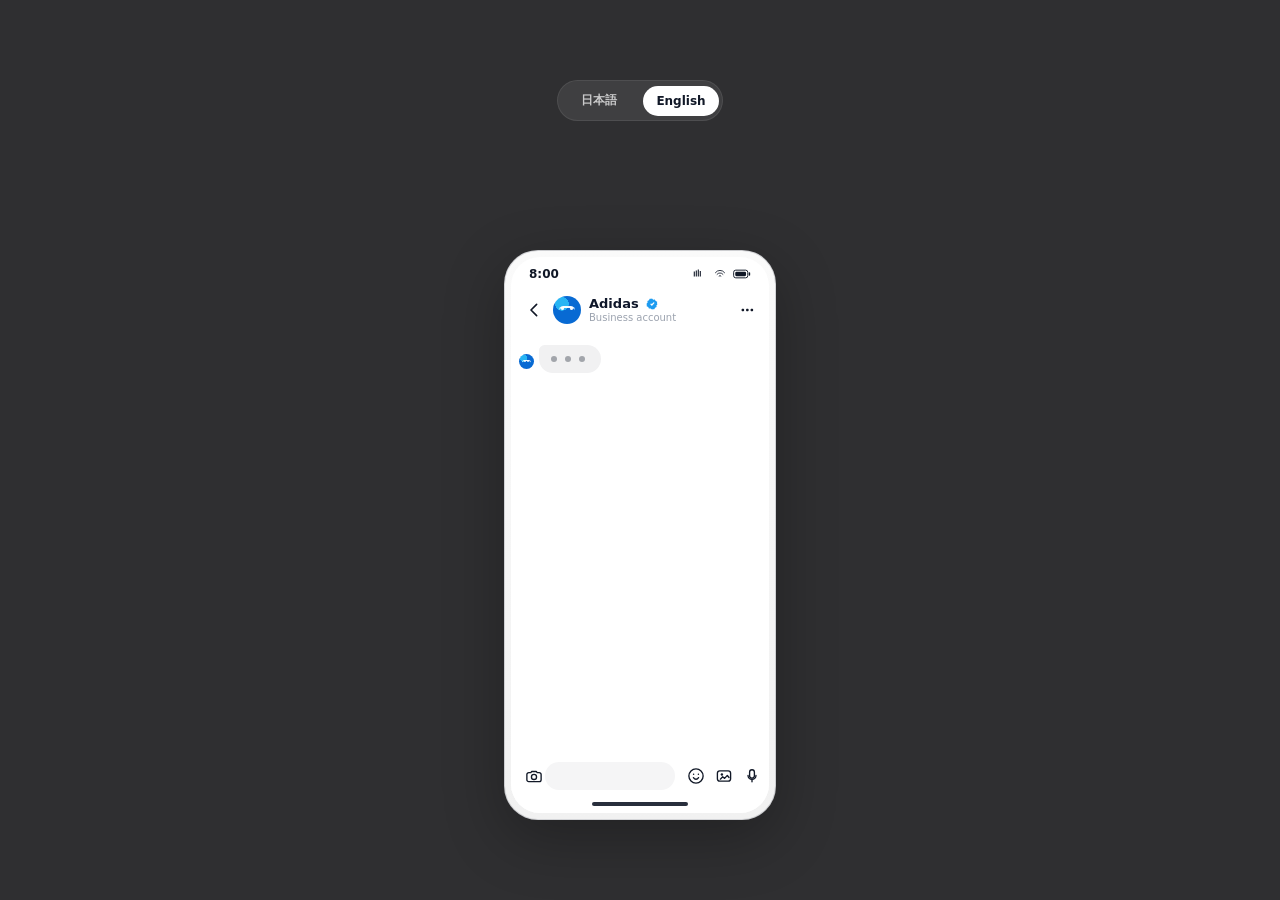
==== english.html @ 390ba16e "feat: add language switch for english and japanese" ====
<!doctype html>
<html lang="en">
  <head>
    <meta charset="UTF-8" />
    <meta name="viewport" content="width=device-width, initial-scale=1.0" />
    <title>Automated Chat Demo - English</title>
    <link rel="stylesheet" href="./styles.css" />
  </head>
  <body>
    <main class="page">
      <nav class="langSwitch" aria-label="Language switch">
        <a class="langSwitch__item" href="./index.html">日本語</a>
        <a class="langSwitch__item langSwitch__item--active" href="./english.html">English</a>
      </nav>
      <section class="device" aria-label="English Chat Demo">
        <div class="device__screen">
          <div class="statusBar" aria-hidden="true">
            <span class="statusBar__time">8:00</span>
            <div class="statusBar__icons">
              <svg viewBox="0 0 24 24">
                <path d="M3.5 16.8h2.2V7.2H3.5v9.6Zm4 0h2.2V4.8H7.5v12Zm4 0h2.2V2.8h-2.2v14Zm4 0h2.2V6.2h-2.2v10.6Z" fill="currentColor" />
              </svg>
              <svg viewBox="0 0 24 24">
                <path
                  d="M2.8 9.4A11.6 11.6 0 0 1 12 4.8a11.6 11.6 0 0 1 9.2 4.6"
                  fill="none"
                  stroke="currentColor"
                  stroke-width="1.7"
                  stroke-linecap="round"
                />
                <path
                  d="M6.1 12.6A7.3 7.3 0 0 1 12 10a7.3 7.3 0 0 1 5.9 2.6"
                  fill="none"
                  stroke="currentColor"
                  stroke-width="1.7"
                  stroke-linecap="round"
                />
                <path d="M10.1 16a2.5 2.5 0 0 1 3.8 0" fill="none" stroke="currentColor" stroke-width="1.7" stroke-linecap="round" />
              </svg>
              <svg viewBox="0 0 28 14">
                <rect x="1" y="1" width="22" height="12" rx="3.3" fill="none" stroke="currentColor" stroke-width="1.5" />
                <rect x="3.5" y="3.5" width="16.8" height="7" rx="1.8" fill="currentColor" />
                <rect x="24.5" y="4.3" width="2.2" height="5.4" rx="1.1" fill="currentColor" />
              </svg>
            </div>
          </div>
          <header class="chatHeader">
            <button class="iconBtn iconBtn--back" type="button" aria-label="Back">
              <svg viewBox="0 0 24 24" aria-hidden="true">
                <path
                  d="M15.5 19.5 8 12l7.5-7.5"
                  fill="none"
                  stroke="currentColor"
                  stroke-width="2.2"
                  stroke-linecap="round"
                  stroke-linejoin="round"
                />
              </svg>
            </button>
            <div class="chatHeader__title">
              <div class="chatHeader__row">
                <div class="avatar" aria-hidden="true">
                  <span class="avatar__mark"></span>
                </div>
                <div class="chatHeader__nameWrap">
                  <div class="chatHeader__nameRow">
                    <span class="chatHeader__name">Adidas</span>
                    <span class="verify" aria-label="Verified">
                      <svg viewBox="0 0 24 24" aria-hidden="true">
                        <path
                          d="M12 2.4 14.1 4.7l2.9-.4 1.2 2.7 2.7 1.2-.4 2.9L21.6 12l-2.1 2.4.4 2.9-2.7 1.2-1.2 2.7-2.9-.4L12 21.6l-2.4-2.1-2.9.4-1.2-2.7-2.7-1.2.4-2.9L2.4 12l2.1-2.4-.4-2.9L6.8 5.5 8 2.8l2.9.4L12 2.4Z"
                          fill="currentColor"
                        />
                        <path
                          d="m10.4 12.4 1.3 1.3 3.4-3.6"
                          fill="none"
                          stroke="#fff"
                          stroke-width="2.2"
                          stroke-linecap="round"
                          stroke-linejoin="round"
                        />
                      </svg>
                    </span>
                  </div>
                  <div class="chatHeader__sub">Business account</div>
                </div>
              </div>
            </div>
            <button class="iconBtn iconBtn--more" type="button" aria-label="More">
              <svg viewBox="0 0 24 24" aria-hidden="true">
                <path d="M6 12a1.8 1.8 0 1 1 0 .01Zm6 0a1.8 1.8 0 1 1 0 .01Zm6 0a1.8 1.8 0 1 1 0 .01Z" fill="currentColor" />
              </svg>
            </button>
          </header>
          <section class="chatBody" aria-label="Messages">
            <ol class="msgList" id="msgList"></ol>
          </section>
          <section class="quickArea" aria-label="Quick Replies">
            <div class="quickWrap" id="quickWrap"></div>
          </section>
          <footer class="inputBar" aria-label="Message Input">
            <button class="iconBtn iconBtn--ghost" type="button" aria-label="Camera">
              <svg viewBox="0 0 24 24" aria-hidden="true">
                <path
                  d="M7.7 7.5 9 6h6l1.3 1.5H19a2.5 2.5 0 0 1 2.5 2.5v7A2.5 2.5 0 0 1 19 19.5H5A2.5 2.5 0 0 1 2.5 17v-7A2.5 2.5 0 0 1 5 7.5h2.7Z"
                  fill="none"
                  stroke="currentColor"
                  stroke-width="1.8"
                  stroke-linejoin="round"
                />
                <path
                  d="M12 16.6a3.4 3.4 0 1 0 0-6.8 3.4 3.4 0 0 0 0 6.8Z"
                  fill="none"
                  stroke="currentColor"
                  stroke-width="1.8"
                />
              </svg>
            </button>
            <div class="inputPill">
              <input id="textInput" class="textInput" placeholder="" autocomplete="off" />
            </div>
            <div class="inputActions">
              <button class="iconBtn iconBtn--mini" type="button" aria-label="Emoji">
                <svg viewBox="0 0 24 24" aria-hidden="true">
                  <path
                    d="M12 21.5a9.5 9.5 0 1 0 0-19 9.5 9.5 0 0 0 0 19Z"
                    fill="none"
                    stroke="currentColor"
                    stroke-width="1.8"
                  />
                  <path d="M8.8 10.6a1 1 0 1 0 0-2 1 1 0 0 0 0 2Zm6.4 0a1 1 0 1 0 0-2 1 1 0 0 0 0 2Z" fill="currentColor" />
                  <path
                    d="M8.6 14.2c.9 1.4 2.1 2.1 3.4 2.1s2.5-.7 3.4-2.1"
                    fill="none"
                    stroke="currentColor"
                    stroke-width="1.8"
                    stroke-linecap="round"
                  />
                </svg>
              </button>
              <button class="iconBtn iconBtn--mini" type="button" aria-label="Image">
                <svg viewBox="0 0 24 24" aria-hidden="true">
                  <rect x="3.2" y="5.2" width="17.6" height="13.6" rx="3.2" fill="none" stroke="currentColor" stroke-width="1.8" />
                  <circle cx="9.2" cy="10" r="1.6" fill="currentColor" />
                  <path
                    d="m7.1 16.2 3.2-3.1 2.5 2.1 3.6-4 2.3 2.8"
                    fill="none"
                    stroke="currentColor"
                    stroke-width="1.8"
                    stroke-linecap="round"
                    stroke-linejoin="round"
                  />
                </svg>
              </button>
              <button class="iconBtn iconBtn--mini" type="button" aria-label="Voice">
                <svg viewBox="0 0 24 24" aria-hidden="true">
                  <path
                    d="M12 14.8a3.2 3.2 0 0 0 3.2-3.2V6.9a3.2 3.2 0 1 0-6.4 0v4.7A3.2 3.2 0 0 0 12 14.8Z"
                    fill="none"
                    stroke="currentColor"
                    stroke-width="1.8"
                  />
                  <path
                    d="M6.7 11.3a5.3 5.3 0 0 0 10.6 0"
                    fill="none"
                    stroke="currentColor"
                    stroke-width="1.8"
                    stroke-linecap="round"
                  />
                  <path d="M12 16.6v3" fill="none" stroke="currentColor" stroke-width="1.8" stroke-linecap="round" />
                </svg>
              </button>
            </div>
          </footer>
          <div class="homeIndicator" aria-hidden="true"></div>
        </div>
      </section>
    </main>
    <script type="module" src="./app-en.js"></script>
  </body>
</html>
---- styles.css ----
:root {
  --screen: #ffffff;
  --text: #0f172a;
  --muted: #94a3b8;
  --line: rgba(15, 23, 42, 0.06);
  --bot: #f1f1f2;
  --user: #3568ff;
  --shadow: 0 18px 60px rgba(0, 0, 0, 0.28);
  --radius: 20px;
  --chip: #ffffff;
  --chipLine: rgba(15, 23, 42, 0.08);
}

*,
*::before,
*::after {
  box-sizing: border-box;
}

html,
body {
  height: 100%;
}

body {
  margin: 0;
  font-family: ui-sans-serif, system-ui, -apple-system, BlinkMacSystemFont, "Segoe UI", Roboto, Arial, "Apple Color Emoji",
    "Segoe UI Emoji";
  background: #2f2f31;
  color: var(--text);
}

.page {
  min-height: 100%;
  display: grid;
  place-items: center;
  gap: 12px;
  padding: 22px 18px;
}

.langSwitch {
  display: inline-flex;
  align-items: center;
  gap: 6px;
  padding: 4px;
  border-radius: 999px;
  background: rgba(255, 255, 255, 0.08);
  box-shadow: inset 0 0 0 1px rgba(255, 255, 255, 0.08);
}

.langSwitch__item {
  min-width: 76px;
  padding: 8px 12px;
  border-radius: 999px;
  color: rgba(255, 255, 255, 0.72);
  font-size: 12px;
  font-weight: 600;
  text-align: center;
  text-decoration: none;
  transition: background 180ms ease, color 180ms ease, transform 180ms ease;
}

.langSwitch__item:hover {
  color: #ffffff;
  transform: translateY(-1px);
}

.langSwitch__item--active {
  background: #ffffff;
  color: #111827;
}

.device {
  width: min(272px, 100%);
  border-radius: 34px;
  padding: 6px;
  background: linear-gradient(180deg, #fafafa 0%, #f1f1f1 100%);
  border: 1px solid rgba(15, 23, 42, 0.16);
  box-shadow: var(--shadow);
}

.device__screen {
  height: min(556px, 90vh);
  background: var(--screen);
  border-radius: 29px;
  overflow: hidden;
  display: grid;
  grid-template-rows: 26px 54px 1fr auto auto 18px;
}

.statusBar {
  padding: 8px 18px 0;
  display: flex;
  align-items: center;
  justify-content: space-between;
  font-size: 12px;
  font-weight: 700;
  color: #111827;
}

.statusBar__icons {
  display: flex;
  align-items: center;
  gap: 4px;
}

.statusBar__icons svg {
  display: block;
  width: 18px;
  height: 12px;
}

.chatHeader {
  height: 54px;
  padding: 0 8px;
  display: grid;
  grid-template-columns: 34px 1fr 30px;
  align-items: center;
  background: #ffffff;
}

.chatHeader__row {
  display: flex;
  align-items: center;
  gap: 8px;
}

.avatar {
  width: 28px;
  height: 28px;
  border-radius: 999px;
  background: radial-gradient(circle at 32% 28%, #27b4f3 0 24%, #086ad3 25% 100%);
  display: grid;
  place-items: center;
  overflow: hidden;
  flex: 0 0 auto;
}

.avatar__mark {
  width: 16px;
  height: 9px;
  border-radius: 20px;
  border-top: 2px solid rgba(255, 255, 255, 0.95);
  position: relative;
  transform: translateY(1px);
}

.avatar__mark::before,
.avatar__mark::after {
  content: "";
  position: absolute;
  background: rgba(255, 255, 255, 0.95);
  border-radius: 999px;
}

.avatar__mark::before {
  width: 3px;
  height: 3px;
  top: -1px;
  left: 2px;
}

.avatar__mark::after {
  width: 3px;
  height: 3px;
  top: -1px;
  right: 2px;
}

.chatHeader__nameWrap {
  display: flex;
  flex-direction: column;
  gap: 1px;
  min-width: 0;
}

.chatHeader__nameRow {
  display: flex;
  align-items: center;
  gap: 6px;
  min-width: 0;
}

.chatHeader__name {
  font-weight: 600;
  font-size: 13px;
  white-space: nowrap;
  overflow: hidden;
  text-overflow: ellipsis;
}

.verify {
  width: 14px;
  height: 14px;
  color: #1d9bf0;
  display: inline-flex;
}

.chatHeader__sub {
  font-size: 10px;
  color: #9ca3af;
  line-height: 1.1;
}

.iconBtn {
  appearance: none;
  border: 0;
  background: transparent;
  width: 30px;
  height: 30px;
  border-radius: 999px;
  display: grid;
  place-items: center;
  color: #111827;
  cursor: pointer;
}

.iconBtn svg {
  width: 18px;
  height: 18px;
}

.iconBtn:active {
  transform: translateY(1px);
}

.iconBtn--ghost {
  color: #111827;
}

.iconBtn--mini {
  width: 24px;
  height: 24px;
  color: #111827;
}

.chatBody {
  padding: 8px 8px 2px 8px;
  overflow: auto;
  background: #ffffff;
}

.msgList {
  list-style: none;
  padding: 0;
  margin: 0;
  display: flex;
  flex-direction: column;
  gap: 8px;
  min-height: 100%;
}

.msg {
  display: flex;
  gap: 5px;
  align-items: flex-end;
  opacity: 0;
  transform: translateY(8px);
  animation: popIn 220ms ease-out forwards;
}

@keyframes popIn {
  to {
    opacity: 1;
    transform: translateY(0);
  }
}

.msg--bot {
  justify-content: flex-start;
}

.msg--user {
  justify-content: flex-end;
}

.msg__avatar {
  width: 15px;
  height: 15px;
  border-radius: 999px;
  background: radial-gradient(circle at 32% 28%, #27b4f3 0 24%, #086ad3 25% 100%);
  display: grid;
  place-items: center;
  margin-bottom: 4px;
  flex: 0 0 auto;
}

.msg__avatar .avatar__mark {
  width: 9px;
  height: 5px;
  border-top-width: 1.6px;
}

.msg__avatar .avatar__mark::before,
.msg__avatar .avatar__mark::after {
  width: 2px;
  height: 2px;
}

.bubble {
  max-width: 78%;
  padding: 10px 12px;
  border-radius: var(--radius);
  font-size: 12px;
  line-height: 1.35;
  letter-spacing: 0;
  word-break: break-word;
}

.bubble--bot {
  background: var(--bot);
  color: #111827;
  border-top-left-radius: 8px;
}

.bubble--user {
  background: var(--user);
  color: white;
  border-top-right-radius: 8px;
}

.typingDots {
  width: 38px;
  display: grid;
  grid-template-columns: repeat(3, 1fr);
  gap: 4px;
  align-items: center;
  padding: 1px 0;
}

.typingDots span {
  height: 6px;
  width: 6px;
  border-radius: 999px;
  background: rgba(17, 24, 39, 0.35);
  animation: blink 1s infinite ease-in-out;
}

.typingDots span:nth-child(2) {
  animation-delay: 0.18s;
}
.typingDots span:nth-child(3) {
  animation-delay: 0.36s;
}

@keyframes blink {
  0%,
  100% {
    opacity: 0.2;
    transform: translateY(0);
  }
  50% {
    opacity: 0.85;
    transform: translateY(-1px);
  }
}

.quickArea {
  padding: 0 10px 8px;
  background: #ffffff;
}

.quickWrap {
  display: flex;
  flex-direction: column;
  align-items: flex-end;
  gap: 8px;
  min-height: 62px;
}

.quickWrap--busy {
  pointer-events: none;
}

.chip {
  border: 1px solid var(--chipLine);
  background: var(--chip);
  color: #9aa0a6;
  border-radius: 999px;
  padding: 8px 12px;
  font-size: 10px;
  line-height: 1.2;
  max-width: 205px;
  text-align: right;
  cursor: pointer;
  user-select: none;
  box-shadow: 0 0 0 1px rgba(255, 255, 255, 0.7) inset;
  opacity: 0;
  transform: translateY(10px);
  animation: chipIn 260ms ease forwards;
  animation-delay: var(--chip-delay, 0ms);
  transition: transform 180ms ease, border-color 180ms ease, color 180ms ease, opacity 180ms ease, background 180ms ease;
}

@keyframes chipIn {
  to {
    opacity: 1;
    transform: translateY(0);
  }
}

.chip:hover {
  border-color: rgba(15, 23, 42, 0.12);
  color: #6b7280;
  transform: translateY(-1px);
}

.chip:active {
  transform: translateY(0);
}

.chip:disabled {
  cursor: default;
}

.chip--selected {
  opacity: 1;
  color: #ffffff;
  background: var(--user);
  border-color: transparent;
  transform: translateX(0) scale(1.01);
  box-shadow: none;
}

.chip--dismissed {
  opacity: 0;
  transform: translateX(18px);
}

.chip--hold {
  opacity: 0.55;
}

.inputBar {
  padding: 6px 8px 4px;
  display: grid;
  grid-template-columns: 20px 1fr auto;
  gap: 6px;
  align-items: center;
  background: #ffffff;
}

.inputPill {
  height: 28px;
  border-radius: 999px;
  background: #f5f5f6;
  display: flex;
  align-items: center;
  padding: 0 10px;
}

.textInput {
  width: 100%;
  height: 28px;
  border: 0;
  outline: none;
  font-size: 12px;
  background: transparent;
  color: #0f172a;
}

.textInput::placeholder {
  color: rgba(15, 23, 42, 0.45);
}

.inputActions {
  display: flex;
  align-items: center;
  gap: 4px;
  transition: opacity 180ms ease;
}

.inputBar--busy .inputActions,
.inputBar--busy .iconBtn--ghost {
  opacity: 0.42;
}

.homeIndicator {
  display: grid;
  place-items: center;
  background: #ffffff;
}

.homeIndicator::before {
  content: "";
  width: 96px;
  height: 3.5px;
  border-radius: 999px;
  background: rgba(17, 24, 39, 0.9);
}

@media (max-height: 640px) {
  .device__screen {
    height: 86vh;
  }
}
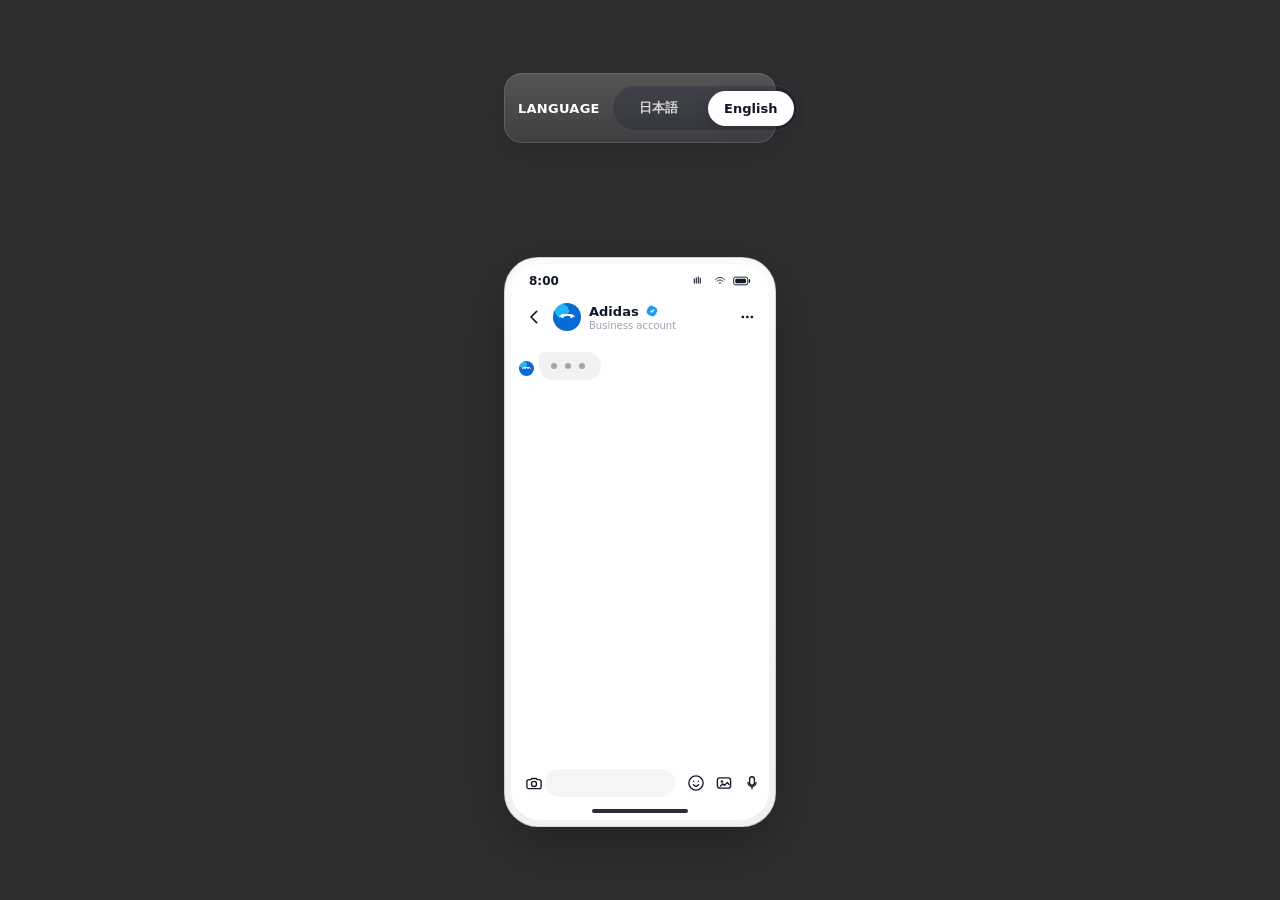
==== commit 2bf474e7: "style: make language switch more prominent" ====
--- a/english.html
+++ b/english.html
@@ -9,8 +9,11 @@
   <body>
     <main class="page">
       <nav class="langSwitch" aria-label="Language switch">
-        <a class="langSwitch__item" href="./index.html">日本語</a>
-        <a class="langSwitch__item langSwitch__item--active" href="./english.html">English</a>
+        <div class="langSwitch__label">Language</div>
+        <div class="langSwitch__group">
+          <a class="langSwitch__item" href="./index.html">日本語</a>
+          <a class="langSwitch__item langSwitch__item--active" href="./english.html">English</a>
+        </div>
       </nav>
       <section class="device" aria-label="English Chat Demo">
         <div class="device__screen">
--- a/styles.css
+++ b/styles.css
@@ -39,25 +39,45 @@
 }
 
 .langSwitch {
+  width: min(272px, 100%);
+  display: flex;
+  align-items: center;
+  justify-content: space-between;
+  gap: 12px;
+  padding: 12px 14px;
+  border-radius: 18px;
+  background: linear-gradient(180deg, rgba(255, 255, 255, 0.18) 0%, rgba(255, 255, 255, 0.08) 100%);
+  box-shadow: 0 10px 30px rgba(0, 0, 0, 0.16), inset 0 0 0 1px rgba(255, 255, 255, 0.12);
+}
+
+.langSwitch__label {
+  color: #ffffff;
+  font-size: 13px;
+  font-weight: 700;
+  letter-spacing: 0.02em;
+  text-transform: uppercase;
+}
+
+.langSwitch__group {
   display: inline-flex;
   align-items: center;
   gap: 6px;
   padding: 4px;
   border-radius: 999px;
-  background: rgba(255, 255, 255, 0.08);
+  background: rgba(15, 23, 42, 0.24);
   box-shadow: inset 0 0 0 1px rgba(255, 255, 255, 0.08);
 }
 
 .langSwitch__item {
-  min-width: 76px;
-  padding: 8px 12px;
-  border-radius: 999px;
-  color: rgba(255, 255, 255, 0.72);
-  font-size: 12px;
-  font-weight: 600;
+  min-width: 86px;
+  padding: 10px 14px;
+  border-radius: 999px;
+  color: rgba(255, 255, 255, 0.78);
+  font-size: 13px;
+  font-weight: 700;
   text-align: center;
   text-decoration: none;
-  transition: background 180ms ease, color 180ms ease, transform 180ms ease;
+  transition: background 180ms ease, color 180ms ease, transform 180ms ease, box-shadow 180ms ease;
 }
 
 .langSwitch__item:hover {
@@ -68,6 +88,7 @@
 .langSwitch__item--active {
   background: #ffffff;
   color: #111827;
+  box-shadow: 0 4px 14px rgba(0, 0, 0, 0.18);
 }
 
 .device {
